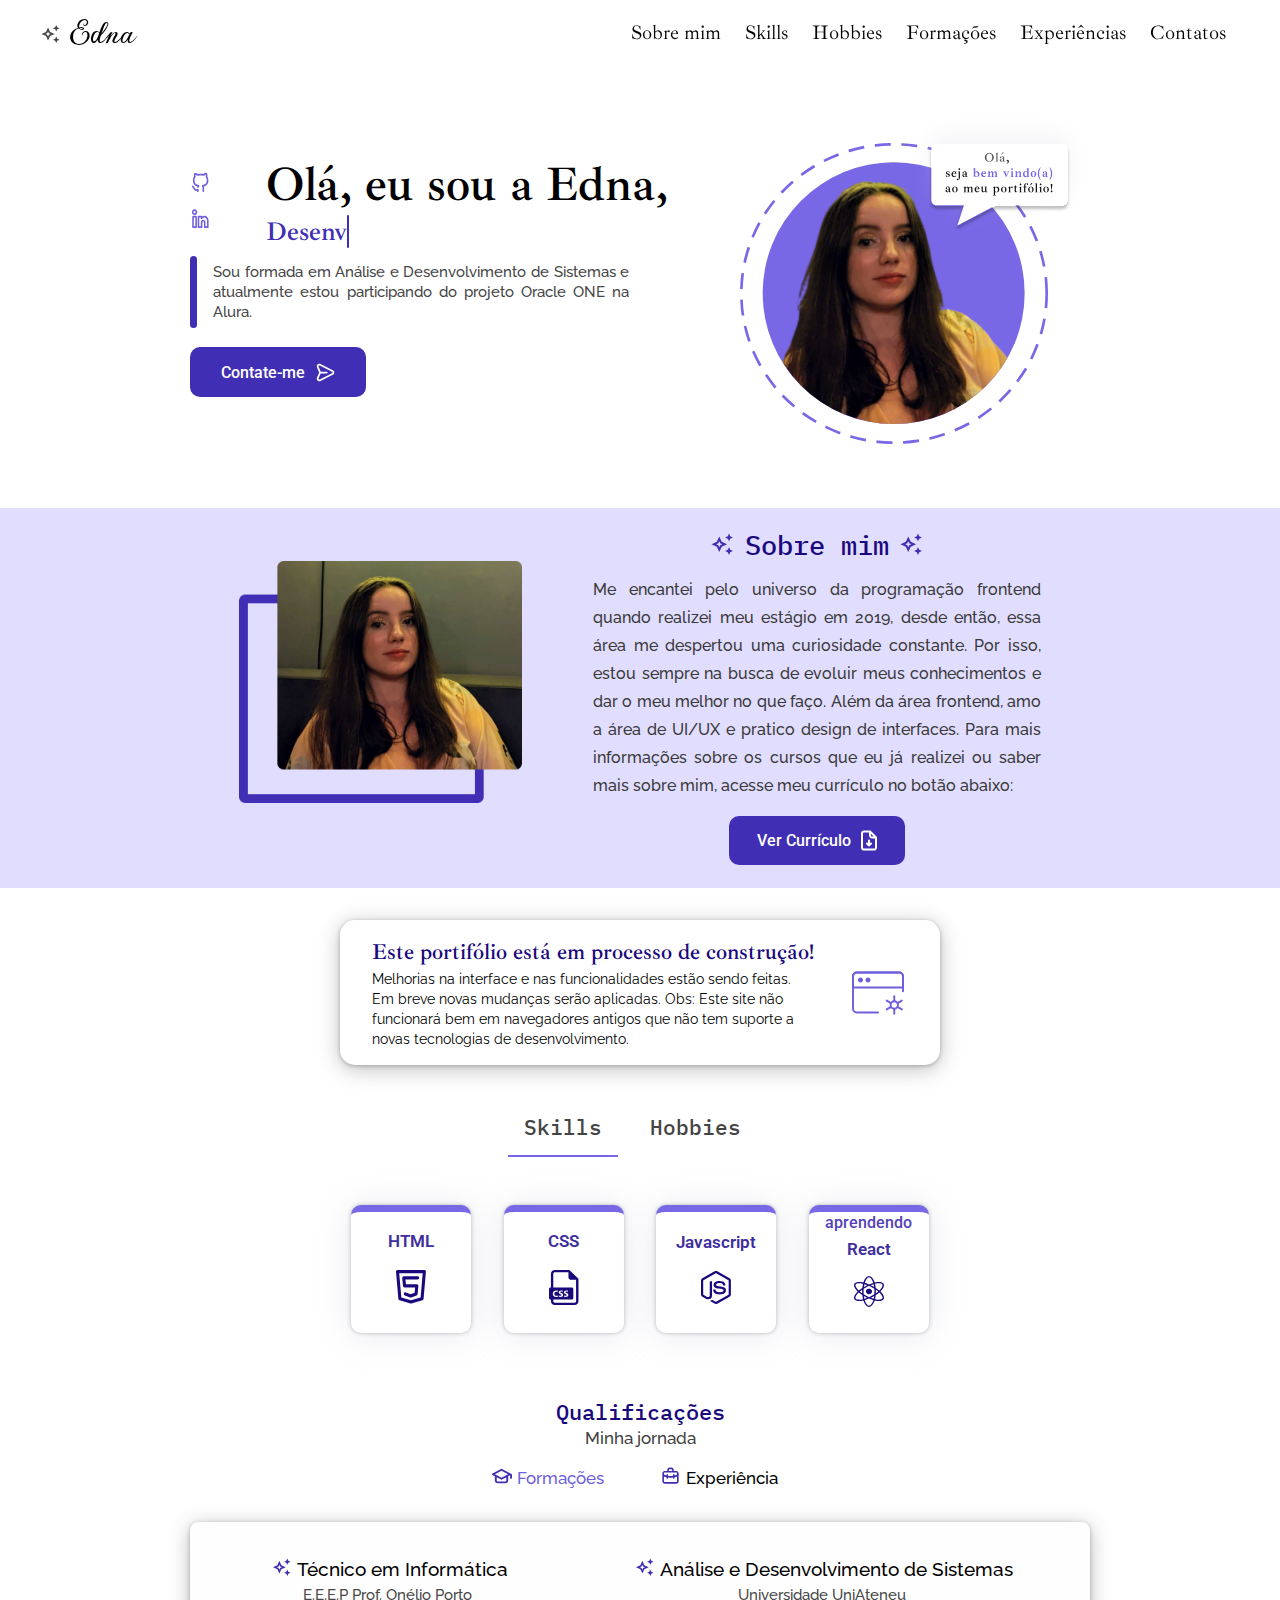
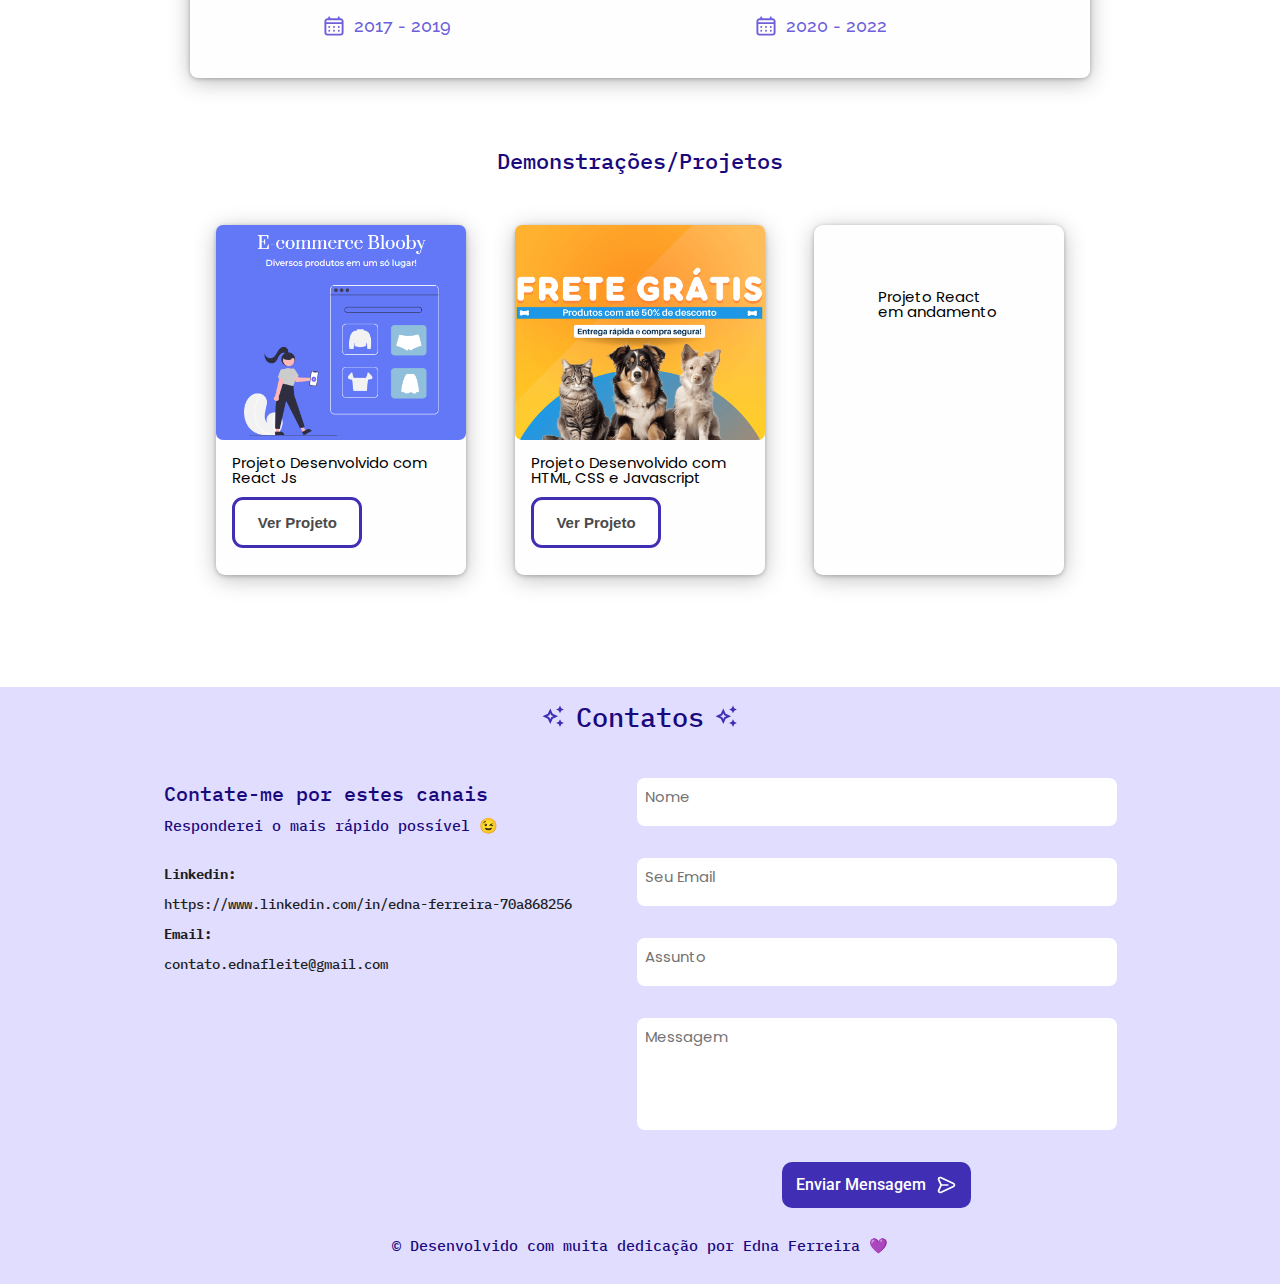
==== index.html @ 11ab8dae "incrementos e melhorias realizadas" ====
<!DOCTYPE html>
<html lang="pt-br">

<head>
   <meta charset="UTF-8" />
   <meta http-equiv="X-UA-Compatible" content="IE=edge" />
   <meta name="viewport" content="width=device-width, initial-scale=1.0" />
   <title>Portifólio Edna</title>
   <link rel="stylesheet" href="./src/css/reset.css" />
   <link rel="stylesheet" href="./src/css/navegacaoTabs.css" />

   <link rel="stylesheet" href="./src/css/inicioPagina.css">
   <link rel="stylesheet" href="./src/css/sobreMim.css">
   <link rel="stylesheet" href="./src/css/avisosPagina.css">
   <link rel="stylesheet" href="./src/css/skills-hobbies.css">
   <link rel="stylesheet" href="./src/css/projetosDemonstracao.css">
   <link rel="stylesheet" href="./src/css/formacao-experiencia.css" />
   <link rel="stylesheet" href="./src/css/formularioContatoFooter.css" />
   <link rel="stylesheet" href="./src/css/footerPagina.css"/>
   
   <link rel="stylesheet" href="./src/css/gerais.css" />

   <link rel="preconnect" href="https://fonts.googleapis.com" />
   <link rel="preconnect" href="https://fonts.gstatic.com" crossorigin />
   <link href="https://fonts.googleapis.com/css2?family=Poppins:wght@300;400;500&display=swap" rel="stylesheet" />
</head>

<body>
   <header>
      <nav>
         <div class="fonteNome">Edna</div>
         <ul>
            <li>
               <a href="#bloco-sobre-mim">Sobre mim</a>
            </li>
            <li>
               <a href="#skills-hobbies">Skills</a>
            </li>
            <li>
               <a href="#skills-hobbies">Hobbies</a>
            </li>
            <li>
               <a href="#formacoes-experiencias">Formações</a>
            </li>
            <li>
               <a href="#formacoes-experiencias">Experiências</a>
            </li>
            <li>
               <a href="#contatos">Contatos</a>
            </li>
         </ul>
      </nav>
   </header>

   <main class="div-externa-conteudo-pagina">
      <div class="alinhamento-linha div-externa-apresentacao-topo">
         <div class="apresentacao-inicial">
            <div class="alinhamento-icons-nome-topo">
               <div class="alinhamento-coluna">
                  <a href="https://github.com/DevEdna" target="_blank"><img src="./assets/icons/github-icon.svg" class="icons-topo"></a>
                  <a href="https://www.linkedin.com/in/edna-ferreira-70a868256" target="_blank"><img src="./assets/icons/linkedin-icon.svg" class="icons-topo"></a>
                  <!-- <img src="./assets/icons/instagram-icon.svg" class="icons-topo"> -->
               </div>
               <div>
                  <p class="saudacao-nome">Olá, eu sou a Edna,</p>
                  <p class="profissao typewriter"></p>
               </div>
            </div>

            <div class="texto-inicial-topo">
               <div class="barra-lateral"></div>
               <p class="descricao-inicial">
                  Sou formada em Análise e Desenvolvimento de Sistemas e atualmente estou participando do projeto
                  Oracle ONE na Alura.
               </p>
            </div>

            <button class="btn-roxo btn-roxo--contato alinhamento-centro">
               <a href="mailto:contato.ednafleite@gmail.com">Contate-me</a>
               <img src="./assets/icons/baixar-icon.svg" class="icon-botao-contateme">
            </button>
         </div>

         <img src="./assets/images/imagem-topo3.svg" class="imagem-icon">
      </div>

      <div class="bloco-sobre-mim" id="bloco-sobre-mim">
         <div class='alinhamento-linha' style="margin: 0 auto">
            <div class="div-sobre-mim-imagem">
               <img src="./assets/images/imagem-quadro2.png" class="imagem-sobre-mim">
            </div>

            <section class="section-externa-sobre-mim">
               <h1 class="titulo-sobre-mim">Sobre mim</h1>
               <p class="texto-sobre-mim">
                  Me encantei pelo universo da programação frontend quando realizei meu estágio em 2019, desde então,
                  essa área me
                  despertou uma curiosidade constante. Por isso, estou sempre na busca de evoluir meus conhecimentos e
                  dar o meu melhor
                  no que faço. Além da área frontend, amo a área de UI/UX e pratico design de interfaces.
                  Para mais informações sobre os cursos que eu já realizei ou saber mais sobre mim, acesse meu currículo
                  no botão abaixo:
               </p>
               <button class="btn-roxo btn-roxo--curriculo alinhamento-centro">
                  <a href="https://drive.google.com/file/d/1g2kb4PxmLyq--hOu0ifI4kSvVfqp9LKr/view?usp=sharing"
                     target="_blank">Ver Currículo</a>
                  <img src="./assets/icons/baixar2-icon.svg" class="icon-baixar">
               </button>
            </section>
         </div>
      </div>


      <div class="div-avisos">
         <div style="display: block;">
            <p class="avisos-titulo">Este portifólio está em processo de construção!</p>
            <p class="avisos-subtitulo">
               Melhorias na interface e nas funcionalidades estão sendo feitas. Em breve novas mudanças serão aplicadas.
               Obs: Este site não funcionará bem em navegadores antigos que não tem suporte
               a novas tecnologias de desenvolvimento.
            </p>
         </div>
         <img src="./assets/icons/config.svg" class="icon-config">
      </div>


      <div id="tabs">
         <div class="tab-links" id="skills-hobbies">
            <button data-id="skills" data-open class="textos-tabs">Skills</button>
            <button data-id="hobbies" class="textos-tabs">Hobbies</button>
         </div>

         <div class="tab-content">
            <section id="skills">
               <div class="div-externa-skills">
                  <div class="area-skills">
                     <div class="retangulos-skills">
                        <p>HTML</p>
                        <img src="./assets/icons/icon-html.svg" class="icons-skills-hobbies">
                     </div>
                     <div class="retangulos-skills">
                        <p>CSS</p>
                        <img src="./assets/icons/icon-css.svg" class="icons-skills-hobbies">
                     </div>
                     <div class="retangulos-skills">
                        <p>Javascript</p>
                        <img src="./assets/icons/icon-js.svg" class="icons-skills-hobbies">
                     </div>
                     <div class="retangulos-skills">
                        <p class="tag-aprendendo">aprendendo</p>
                        <p>React</p>
                        <img src="./assets/icons/icon-react.svg" class="icons-skills-hobbies">
                     </div>
                  </div>
               </div>
            </section>
            <section id="hobbies">
               <div class="div-externa-skills">
                  <div class="area-skills">
                     <div class="retangulos-skills">
                        <p>Ver séries</p>
                        <img src="./assets/icons/icon-series.svg" class="icons-skills-hobbies">
                     </div>
                     <div class="retangulos-skills">
                        <p>Podcasts</p>
                        <img src="./assets/icons/icon-podcasts.svg" class="icons-skills-hobbies">
                     </div>
                     <div class="retangulos-skills">
                        <p>Ler livros</p>
                        <img src="./assets/icons/icon-livro.svg" class="icons-skills-hobbies">
                     </div>
                  </div>
               </div>
            </section>
         </div>
      </div>

      <div class="div-externa-qualificacoes" id="formacoes-experiencias">
         <div>
            <p class="titulo-qualificacoes">Qualificações</p>
            <p class="subtitulo-qualificacoes">Minha jornada</p>
         </div>

         <div id="tabs-formacao-experiencia">
            <div class="tabs-titulos" id="formacao-experiencia">
               <button data-id="formacoes" data-aberto
                  class="titulo-tabs-formacao-experiencia titulo-formacao">Formações</button>
               <button data-id="experiencia"
                  class="titulo-tabs-formacao-experiencia titulo-experiencia">Experiência</button>
            </div>

            <div class="conteudo-formacao-experiencia">
               <section id="formacoes">
                  <div class="div-externa-formacoes">
                     <div class="area-formacoes">
                        <div>
                           <p class="nome-formacao">Técnico em Informática</p>
                           <p class="local-formacao">E.E.E.P Prof. Onélio Porto</p>
                           <div class="periodo-formacao">
                              <img src="./assets/icons/icon-calendario.svg" class="icon-calendario">
                              <p>2017 - 2019</p>
                           </div>
                        </div>
                        <div>
                           <p class="nome-formacao">Análise e Desenvolvimento de Sistemas</p>
                           <p class="local-formacao">Universidade UniAteneu</p>
                           <div class="periodo-formacao">
                              <img src="./assets/icons/icon-calendario.svg" class="icon-calendario">
                              <p>2020 - 2022</p>
                           </div>
                        </div>
                     </div>
                  </div>
               </section>
               <section id="experiencia">
                  <div class="div-externa-experiencia">
                     <div class="area-experiencia">
                        <div class="conteudo-experiencia">
                           <p class="nome-experiencia">Estágio - Projeto Escola Profissionalizante</p>
                           <p class="local-experiencia">Alvorada Funerais</p>
                           <div class="periodo-experiencia">
                              <img src="./assets/icons/icon-calendario.svg" class="icon-calendario">
                              <div>4 meses</div>

                           </div>

                           <div class="descricao-experiencia">
                              Estágio realizado para a conclusão do Técnico em Informática, atuei
                              no setor de desenvolvimento web, com HTML, CSS,Javascript, criando
                              um chatbot com integração com a IBM Watson para a empresa e
                              auxiliando na criação de um novo site e na atualização de
                              funcionalidades dos outros sites já existentes da empresa.
                           </div>
                        </div>

                        <div class="conteudo-experiencia">
                           <p class="nome-experiencia">Sistema de Clínica Desenvolvido (contrato)</p>
                           <p class="local-experiencia">Instituto Raimundo Nobre</p>
                           <div class="periodo-experiencia">
                              <img src="./assets/icons/icon-calendario.svg" class="icon-calendario">
                              <p>1 ano</p>
                           </div>

                           <div class="descricao-experiencia">
                              Elaboração do design da interface do novo sistema da clínica e
                              desenvolvimento frontend do mesmo, o sistema possui PDV, cadastro e consulta
                              de produtos, funcionários, médicos, contratos, entre outras coisas. Ferramentas
                              que utilizei: HTML, CSS, Bootstrap, Javascript.
                           </div>
                        </div>
                     </div>
                  </div>
               </section>
            </div>
         </div>
      </div>


      <div class="div-extena-demonstracoes">
         <p class="titulo-demonstracoes">Demonstrações/Projetos</p>
         <div class="area-retangulos-projetos">
            <div class="retangulos-projetos">
               <!-- <div class="imagem-projeto">
               </div> -->
               <img src="/assets/images/ecommerce.PNG" alt="" class="imagem-projeto">
               <p class="titulo-projeto-demonstracao">Projeto Desenvolvido com React Js</p>
               <button class="botao-ver-projeto">
                  <a href="https://ecommerce-blooby.vercel.app/" target="_blank">Ver Projeto</a>
               </button>
            </div>
            <div class="retangulos-projetos">
               <img src="/assets/images/banner-frete.png" alt="" class="imagem-projeto">
               <p class="titulo-projeto-demonstracao">Projeto Desenvolvido com HTML, CSS e Javascript</p>
               <button class="botao-ver-projeto">
                  <a href="https://loja-pet.vercel.app/" target="_blank">Ver Projeto</a>
               </button>
            </div>
            <div class="retangulos-projetos descricao-em-andamento">Projeto React em andamento</div>
         </div>
      </div>

   </main>

   <footer class="footer-pagina" id="contatos">
      <p class="titulo-contatos">Contatos</p>
      <div class="div-externa-contatos">
         <div class="alinhamento-parte-contatos">
            <div class="alinhamento-coluna">
               <p class="texto-principal-footer">Contate-me por estes canais</p>
               <p class="texto-subtitulo-footer">Responderei o mais rápido possível 😉</p>
            </div>
            <div class="alinhamento-coluna">
               <p class="textos-informacoes-contato"><strong>Linkedin: </strong><br>https://www.linkedin.com/in/edna-ferreira-70a868256</p>
               <p class="textos-informacoes-contato"><strong>Email: </strong><br>contato.ednafleite@gmail.com</p>
            </div>
         </div>

         <section class="section contact contact-section">
            <div class="container contact-column">
                <form name="contact" class="contact-inform form" action="https://formsubmit.co/contato.ednafleite@gmail.com" method="POST">
                  <input type="hidden" name="_autoresponse" value="Recebi sua mensagem, obrigada pelo contato! Se eu não responder em 3 dias peço que mande novamente a mensagem para meu email contato.ednafleite@gmail.com">
                  <input type="hidden" name="_next" value="https://portifolio-pessoal-edna.vercel.app/sucessoEnvio.html">

                    <div class="form-control">
                        <input type="nome" name="nome" class="form-input" placeholder="none">
                        <label for="nome" class="form-label">Nome</label>
                    </div>
                    <div class="form-control">
                        <input type="email" name="email" class="form-input" placeholder="none">
                        <label for="email" class="form-label">Seu Email</label>
                    </div>
                    <div class="form-control">
                        <input type="text" name="assunto" class="form-input" placeholder="none">
                        <label for="assunto" class="form-label">Assunto</label>
                    </div>
                    <div class="form-control form-areas">
                        <textarea name="messagem" class="form-input" placeholder="none"></textarea>
                        <label for="messagem" class="form-label">Messagem</label>
                    </div>
                    <button type="submit" class="btn btn-darken alinhamento-centro"><span>Enviar Mensagem</span><img src="./assets/icons/baixar-icon.svg"></button>
                </form>
            </div>
        </section>
        
      </div>

      <div class="creditos-desenvolvimento">
         © Desenvolvido com muita dedicação por Edna Ferreira 💜
      </div>
   </footer>

   <script src="./src/js/animacoes.js"></script>
   <script src="./src/js/navegacaoTabs.js"></script>
   <script src="./src/js/formacao-experiencia.js"></script>
</body>

</html>
---- src/css/navegacaoTabs.css ----
:root {
  --black: #130f0d;
  --primary: #7868E6;
  --white: #f0f0f9;
}

* {
  box-sizing: border-box;
}

.tab-links {
  margin-bottom: 0px;
  margin-top: 2rem;

  display: flex;
  justify-content: center;
}

.textos-tabs {
  font-family: 'IBM Plex Mono';
  font-style: normal;
  font-weight: 500;
  font-size: 21px;
  color: #444444;
}


.tab-links button {
  border: none;
  background: transparent;
  padding: 16px;
  outline: none;
  position: relative;
  margin-right: 1rem;
}

.tabs {
  margin-top: 30px;
}

.tab-links button::after {
  position: absolute;
  bottom: 0;
  left: 0;

  content: "";
  height: 2px;
  width: 0%;

  background-color: var(--primary);
  transition: .4s;
}


.tab-links button:hover::after,
.tab-links button.active::after {
  width: 100%;
}

.tab-content>section {
  animation: up 1s;
}

@keyframes up {
  from {
    opacity: 0;
    transform: translateY(15px);
  }

  to {
    opacity: 1;
  }
}
---- src/css/inicioPagina.css ----
nav {
    position: fixed;
    z-index: 1;
    top: 0;
    width: 100%;
    height: 65px;
    padding: 0 30px;
    display: flex;
    align-items: center;
    justify-content: space-between;
    background: rgb(255 255 255 / 95%);
    -webkit-backdrop-filter: blur(5px);
    -moz-backdrop-filter: blur(5px);
    -ms-backdrop-filter: blur(5px);
    backdrop-filter: blur(4px);
    backface-visibility: hidden;
    transform: translateZ(0px);
    transition: 0.3s;
}

a {
    text-decoration: none;
    color: unset;
}

ul {
    color: #000000;
    list-style: none;
    display: flex;
    font-family: 'Ibarra Real Nova', serif;
    font-style: normal;
    font-weight: 400;
    font-size: 20px;
}

li {
    margin-right: 1.5rem;
}

.cursorDigitacao {
    border-right: .11em solid;
    border-radius: 5px;
    animation: caret 1s steps(1) infinite;
}

@keyframes caret {
    50% {
        border-color: transparent;
    }
}

.fonteNome::before {
    content: "";
    display: inline-block;
    background-image: url("/assets/icons/estrelinha-preta-icon.svg");
    width: 40px;
    height: 18px;
    background-size: 27px 18px;
    background-repeat: no-repeat;
    background-position-x: center;
    position: relative;
}

.div-externa-apresentacao-topo {
    padding: 1rem;
    margin-bottom: 3rem;
    justify-content: center;
}

.apresentacao-inicial {
    margin-right: 4.5rem;
}

.texto-inicial-topo {
    display: flex;
    align-items: center;
    margin-bottom: 1.2rem;
    margin-top: 24px;
}

.descricao-inicial {
    font-family: 'Raleway', sans-serif;
    font-style: normal;
    font-weight: 500;
    font-size: 15px;
    line-height: 20px;
    text-align: justify;
    color: #464646;
    width: 28rem;
    padding: 0rem 1rem;
}

.barra-lateral {
    width: 7px;
    height: 72px;
    background: #402EB4;
    border-radius: 14px;
}

.fonteNome {
    font-family: 'Gwendolyn', cursive;
    font-style: normal;
    font-weight: 700;
    font-size: 36px;
    color: #000000;
}

.saudacao-nome {
    font-family: 'Ibarra Real Nova', serif;
    font-style: normal;
    font-weight: 600;
    font-size: 48px;
    margin-bottom: 24px;
}

.profissao {
    font-family: 'Ibarra Real Nova', serif;
    font-style: normal;
    font-weight: 600;
    font-size: 26px;
    color: #402EB4;
    line-height: 0px;
}

.btn-roxo--contato {
    width: 11rem;
    height: 3.1rem;
}

.icons-topo {
    margin: 12px 56px 0px 0px;
    width: 20px;
}

.alinhamento-icons-nome-topo {
    display: flex;
    align-items: center;
}

.imagem-icon {
    width: 28%;
    max-width: 32%;
}

.icon-botao-contateme{
    margin-left:10px;
    width:1.3rem;
}
---- src/css/sobreMim.css ----
.section-externa-sobre-mim{
    display: flex;
    flex-direction: column;
    align-items: center;
}

.bloco-sobre-mim {
    display: flex;
    background: #E1DDFF;
    padding: 23px;
    width: 100%;
    height: auto;
}

.texto-sobre-mim {
    font-family: 'Raleway', sans-serif;
    font-style: normal;
    font-weight: 500;
    font-size: 16px;
    line-height: 28px;
    text-align: justify;
    color: #393939;
    max-width: 28rem;
    margin-bottom: 1rem;
}

.icon-baixar {
    margin-left: 10px;
    width: 1rem;
}

.btn-roxo--curriculo {
    width: 11rem;
    height: 3.1rem;
}

.div-sobre-mim-imagem{
    display: flex;
    flex-shrink: 1;
    margin-bottom: 2rem;
}

.imagem-sobre-mim{
    width:80%;
    max-width: 100%;
}
---- src/css/avisosPagina.css ----
.div-avisos {
    display: flex;
    justify-content: space-between;
    background: #FFFFFF;
    box-shadow: 0px 4px 22px rgba(0, 0, 0, 0.25), 0px 1px 4px rgba(0, 0, 0, 0.25);
    border-radius: 15px;
    width: 600px;
    max-width: 90%;
    margin: 2rem auto;
    height: auto;
    padding: 1rem 2rem;
}

.avisos-titulo {
    font-family: 'Ibarra Real Nova';
    font-style: normal;
    font-weight: 600;
    font-size: 22px;
    line-height: 33px;
    color: #19097D;
}

.avisos-subtitulo {
    width: auto;
    max-width: 90%;
    font-family: 'Raleway';
    font-style: normal;
    font-weight: 400;
    font-size: 14px;
    line-height: 20px;
    color: #000000;
}

.icon-config {
    width: 60px;
}
---- src/css/skills-hobbies.css ----
.icons-skills-hobbies {
    width: 30px;
}

.retangulos-skills {
    width: 120px;
    height: 8rem;
    background: #FFFFFF;
    box-shadow: 0px 0px 4px rgba(0, 0, 0, 0.25), 0px 2px 33px rgba(199, 201, 217, 0.41);
    border-radius: 10px;
    border-top: 7px solid #7868E6;

    font-family: 'Roboto';
    font-style: normal;
    font-weight: 600;
    font-size: 17px;
    line-height: 0px;
    /* color: #19097D; */
    color:#3d2e9b;

    display: flex;
    flex-direction: column;
    justify-content: space-evenly;
    align-items: center;
    padding: 0rem 1rem;
}

.area-skills {
    height: 18rem;
    grid-gap: 10px;
    display: grid;
    grid-template-columns: repeat(auto-fit, minmax(120px, 1fr));
    place-items: center;
}

.div-externa-skills {
    max-width: 600px;
    margin: -2rem auto;
}

.tag-aprendendo{
    font-family: 'Roboto';
    font-style: normal;
    font-weight: 500;
    font-size: 16px;
    margin-top: -1rem;
    line-height: 0;
    color: #5242b9;
}
---- src/css/projetosDemonstracao.css ----
.div-extena-demonstracoes {
    max-width: 950px;
    margin: -2rem auto;

    height: auto;
    padding: 0rem 2rem 5rem 2rem;
    margin-bottom: 2rem;
}

.imagem-projeto {
    object-fit: cover;
    object-position: center;
    width: 100%;
    height: 215px;
    border-radius: 7px;
}

.area-retangulos-projetos {
    grid-gap: 10px;
    display: grid;
    grid-template-columns: repeat(auto-fit, minmax(250px, 1fr));
    place-items: center;

}

.retangulos-projetos {
    font-size: 15px;
    width: 250px;
    height: 350px;
    background: #FEFEFE;
    box-shadow: 0px 4px 22px rgba(0, 0, 0, 0.25), 0px 1px 4px rgba(0, 0, 0, 0.25);
    border-radius: 9px;
}

.botao-ver-projeto {
    width: 130px;
    height: 51px;
    border: 3px solid #402EB4;
    border-radius: 11px;
    background: #fff;
    margin: 0rem 1rem;
    font-weight: 600;
    font-size: 15px;
    color: #4a4a4a;
    cursor: pointer;
}


.titulo-demonstracoes {
    font-family: 'IBM Plex Mono';
    font-style: normal;
    font-weight: 500;
    text-align: center;
    font-size: 22px;
    line-height: 8rem;
    color: #19097D;
    margin-top: 3.2rem;
}

.titulo-projeto-demonstracao{
    padding: 0.8rem 1rem;
}

.descricao-em-andamento{
    padding: 4rem;
}
---- src/css/formacao-experiencia.css ----
:root {
    --black: #130f0d;
    --primary: #7868E6;
    --white: #f0f0f9;
}

* {
    box-sizing: border-box;
}

#tabs-formacao-experiencia {
    margin-bottom: 2rem;
}

.titulo-qualificacoes {
    font-family: 'IBM Plex Mono';
    font-style: normal;
    font-weight: 500;
    font-size: 22px;
    line-height: 30px;
    color: #19097D;
}

.subtitulo-qualificacoes {
    font-family: 'Raleway';
    font-style: normal;
    font-weight: 500;
    font-size: 17px;
    line-height: 133.9%;
    color: #424040;
}

.titulo-formacao{
    color: #6F5FDB;
}

.titulo-formacao::before {
    content: "";
    display: inline-block;
    background-image: url("/assets/icons/icon-formacao.svg");
    width: 30px;
    height: 18px;
    background-size: 20px 20px;
    background-repeat: no-repeat;
    background-position-x: center;
}

.titulo-experiencia::before {
    content: "";
    display: inline-block;
    background-image: url("/assets/icons/icon-experiencia.svg");
    width: 30px;
    height: 17px;
    background-size: 17px 17px;
    background-repeat: no-repeat;
    background-position-x: center;
}


.titulo-tabs-formacao-experiencia {
    font-family: 'Raleway';
    font-style: normal;
    font-weight: 500;
    font-size: 17px;
    line-height: 133.9%;
}

.div-externa-qualificacoes {
    margin: 1rem auto;
    text-align: center;
    max-width: 900px;
}

.div-externa-formacoes,
.div-externa-experiencia {
    background: #FEFEFE;
    box-shadow: 0px 4px 22px rgba(0, 0, 0, 0.25), 0px 1px 4px rgba(0, 0, 0, 0.25);
    border-radius: 8px;

    margin: 1rem auto;
}

.area-formacoes,
.area-experiencia {
    display: flex;
    flex-direction: row;
}

.area-formacoes {
    justify-content: space-around;
    align-items: center;
}

.area-formacoes {
    height: 10rem;
}

.area-experiencia, .area-formacoes {
    height: auto;
    width: 100%;
    padding: 2rem 1rem;
}

/* .area-formacoes{
    padding: 1rem;
} */

.tabs-titulos {
    margin-bottom: 0px;
    margin-top: 0rem;
}

.tabs-titulos button {
    border: none;
    background: transparent;
    padding: 16px;
    outline: none;
    position: relative;
    margin-right: 1rem;
}

.nome-formacao, .nome-experiencia{
    font-family: 'Raleway';
    font-style: normal;
    font-weight: 500;
    
    line-height: 30px;
    color: #000000;
}

.nome-formacao{
    font-size: 19px;
}

.nome-experiencia{
    font-size: 17px;
}

.nome-formacao::before, .nome-experiencia::before {
    content: "";
    display: inline-block;
    background-image: url("/assets/icons/estrelinha-icon.svg");
    width: 30px;
    height: 18px;
    background-size: 18px 18px;
    background-repeat: no-repeat;
    background-position-x: center;
}

.local-formacao, .local-experiencia {
    font-family: 'Raleway';
    font-style: normal;
    font-weight: 500;
    line-height: 22px;
    color: #484747;
}

.local-formacao{
    font-size: 15px;
}

.local-experiencia{
    font-size: 17px;
}

.periodo-formacao, .periodo-experiencia {
    font-family: 'Raleway';
    font-style: normal;
    font-weight: 500;
    font-size: 18px;
    line-height: 40px;
    color: #6F5FDB;

    display: flex;
    justify-content: center;
    gap: 10px;
}

.icon-calendario {
    width: 20px;
}


.descricao-experiencia {
    font-size: 14px;
    text-align: justify;
    color: black;
    line-height: 18px;
    width: 23rem;
    max-width: 100%;
}

.conteudo-experiencia {
    width: 50%;
    display: flex;
    flex-direction: column;
    align-items: center;
}

.tabs-titulos button:focus {
    color: #402EB4;
    font-weight: 600;
}

.conteudo-formacao-experiencia>section {
    animation: up 1s;
}


@keyframes up {
    from {
        opacity: 0;
        transform: translateY(15px);
    }

    to {
        opacity: 1;
    }
}


@media (max-width:940px) {
    .div-externa-qualificacoes{
        max-width: 90%;
    }
}


@media (max-width:812px) {
    .area-experiencia {
        flex-direction: column;
        justify-content: center;
        align-items: center;
        gap: 3rem;
    }

    .descricao-experiencia{
        width: 27rem;
    }

    .div-externa-experiencia{
        width: 90%;
        max-width: 95%;
    }

    .conteudo-experiencia{
        width: 95%;
    }

    .nome-formacao{
        font-size: 17px;
    }

    .local-formacao{
        font-size: 14px;
    }
}

@media (max-width:680px){
    .area-formacoes {
        flex-direction: column;
        justify-content: center;
        align-items: center;
        gap: 3rem;
    }

    .div-externa-experiencia{
        width: 100%;
        max-width: 100%;
    }
}
---- src/css/formularioContatoFooter.css ----
:root {
    --color-black: hsl(0, 0%, 10%);
    --color-darks: hsl(0, 0%, 20%);
    --color-grays: hsl(0, 0%, 45%);
    --color-light: hsl(0, 0%, 94%);
    --color-white: hsl(0, 0%, 100%);
}

a,
button {
    cursor: pointer;
    border: none;
    outline: none;
    background: none;
    box-shadow: none;
    text-decoration: none;
}

.container {
    display: flex;
    flex-grow: 1;
    max-width: 100%;
    height: auto;
    /* margin: 0 auto;
    padding: 0 1.25rem; */
}

.centered {
    text-align: center;
    vertical-align: middle;
    margin-bottom: 1rem;
}

.heading {
    font-family: inherit;
    font-size: 1.75rem;
    font-weight: 600;
    line-height: 1.25;
    color: var(--color-black);
    text-transform: uppercase;
}

.btn {
    /* display: inline-block; */
    line-height: 1.5;
    text-align: center;
    vertical-align: middle;
    white-space: nowrap;
    -webkit-user-select: none;
    -moz-user-select: none;
    -ms-user-select: none;
    user-select: none;
    outline: none;
    border: none;
    border-radius: 0.25rem;
    text-transform: unset;
    transition: all 0.3s ease-in-out;
}

.btn-darken {
    /* display: block; */
    margin: 0 auto;
    gap:10px;
    border-radius: 10px;
    padding: 0.7rem 0.9rem;
    color: var(--color-white);
    background-color: #402EB4;

    font-family: 'Roboto', sans-serif;
    font-style: normal;
    font-weight: 500;
    font-size: 16px;
    /* background: var(--color-black); */
}

.btn-darken img{
    width:1.3rem;
}

.form-control {
    position: relative;
    height: 3rem;
    margin-bottom: 2rem;
    background-color: #fff;
    /* border: 1px solid var(--color-grays); */
    border-radius: 8px;
}

.form-label {
    position: absolute;
    font-family: inherit;
    font-size: 0.93rem;
    font-weight: 400;
    line-height: 1.5;
    top: 0.5rem;
    left: 0.5rem;
    width: 100%;
    color: var(--color-grays);
    transition: all 0.2s ease;
}

.form-input {
    position: absolute;
    top: 0;
    left: 10px;
    z-index: 1;
    width: 95%;
    height: 100%;
    padding: 0;
    resize: none;
    border: none;
    outline: none;
    color: var(--color-black);
    background: transparent;
    transition: all 0.2s ease;
}

.form-input::-moz-placeholder {
    opacity: 0;
    visibility: hidden;
    color: transparent;
}

.form-input:-ms-input-placeholder {
    opacity: 0;
    visibility: hidden;
    color: transparent;
}

.form-input::placeholder {
    opacity: 0;
    visibility: hidden;
    color: transparent;
}

.form-input:not(:-moz-placeholder-shown).form-input:not(:focus)~.form-label {
    top: -1.4rem;
    left: 0;
    font-size: 0.875rem;
    z-index: 9;
    -moz-transition: all 0.2s ease;
    transition: all 0.2s ease;
}

.form-input:not(:-ms-input-placeholder).form-input:not(:focus)~.form-label {
    top: -1.4rem;
    left: 0;
    font-size: 0.875rem;
    z-index: 9;
    -ms-transition: all 0.2s ease;
    transition: all 0.2s ease;
}

.form-input:focus~.form-label,
.form-input:not(:placeholder-shown).form-input:not(:focus)~.form-label {
    top: -1.4rem;
    left: 0;
    font-size: 0.875rem;
    z-index: 9;
    transition: all 0.2s ease;
}

.form-areas {
    resize: none;
    max-width: 100%;
    min-height: 7rem;
    max-height: 16rem;
}

.section {
    display: flex;
    flex-grow: 1;
    max-width: 30rem;
    width: 100%;
    height: auto;
}

.contact-inform{
    flex-grow: 1;
}

/* .contact-inform {
    padding: 4rem 2rem 2rem;
    border-radius: 0.25rem;
    color: var(--color-black);
    background: var(--color-white);
} */
---- src/css/footerPagina.css ----
.footer-pagina {
    background: #E1DDFF;
    width: 100%;
    height: auto;
    padding: 1rem 1rem 0.3rem 1rem;
    margin: 0 auto;
}

.texto-principal-footer {
    font-family: 'IBM Plex Mono';
    font-style: normal;
    font-weight: 500;
    font-size: 20px;
    line-height: 31px;
    color: #19097D;
}

.texto-subtitulo-footer,
.creditos-desenvolvimento {
    font-family: 'IBM Plex Mono';
    font-style: normal;
    font-weight: 500;
    font-size: 15px;
    line-height: 34px;
    color: #19097D;
    margin-bottom: 1rem;
}

.creditos-desenvolvimento {
    text-align: center;
    margin-top: 1.3rem;
}

.textos-informacoes-contato {
    font-family: 'IBM Plex Mono';
    font-style: normal;
    font-weight: 500;
    font-size: 14px;
    line-height: 30px;
    color: #1E1E1E;
}

.div-externa-contatos{
    display: flex;
    justify-content: center;
    gap: 65px;
}

.titulo-contatos {
    margin-bottom: 3rem;
    text-align: center;
}
---- src/css/gerais.css ----
@import url('https://fonts.googleapis.com/css2?family=Ibarra+Real+Nova:wght@400;500;600&display=swap');
@import url('https://fonts.googleapis.com/css2?family=Gwendolyn:wght@400;700&display=swap');
@import url('https://fonts.googleapis.com/css2?family=Raleway:wght@300;400;500;600&display=swap');
@import url('https://fonts.googleapis.com/css2?family=Roboto:wght@300;400;500;600&display=swap');
@import url('https://fonts.googleapis.com/css2?family=IBM+Plex+Mono:wght@400;500;600&display=swap');

/* CSS MAIS GERAIS OU UTILIZADOS EM MAIS DE UMA PARTE DO CÓDIGO */
* {
    box-sizing: border-box;
}

body {
    margin: 0;
    /* background: rgb(27 32 44 / 100%); */
    /* color: #f9f9f9; */
    font-family: "Euclid Circular A", "Poppins";
}

.div-externa-conteudo-pagina {
    margin-top: calc(2rem + 65px);
}

.btn-roxo {
    font-family: 'Roboto', sans-serif;
    font-style: normal;
    font-weight: 500;
    font-size: 16px;

    color: #FFFFFF;
    background: #402EB4;
    border-radius: 10px;
    border: none;
}

.alinhamento-linha {
    display: flex;
    flex-direction: row;
    align-items: center;
}

.alinhamento-coluna {
    display: flex;
    flex-direction: column;
}

.alinhamento-centro {
    display: flex;
    align-items: center;
    justify-content: center;
}

.titulo-sobre-mim,
.titulo-contatos {
    font-family: 'IBM Plex Mono', monospace;
    font-style: normal;
    font-weight: 500;
    font-size: 27px;
    color: #19097D;
}

.titulo-sobre-mim {
    margin-bottom: 18px;
}

.titulo-sobre-mim::before,
.titulo-contatos::before {
    content: "";
    display: inline-block;
    background-image: url("/assets/icons/estrelinha-icon.svg");
    width: 45px;
    height: 22px;
    background-size: 27px 22px;
    background-repeat: no-repeat;
    background-position-x: center;
    position: relative;
}

.titulo-sobre-mim::after,
.titulo-contatos::after {
    content: "";
    display: inline-block;
    background-image: url("/assets/icons/estrelinha-icon.svg");
    width: 45px;
    height: 22px;
    background-size: 27px 22px;
    background-repeat: no-repeat;
    background-position-x: center;
    position: relative;
}


/* RESPONSIVIDADE */

@media (max-width:810px) {
    .apresentacao-inicial {
        margin-right: 1.5rem;
    }

    .saudacao-nome {
        font-size: 38px;
    }

    .profissao {
        font-size: 22px;
    }

    .btn-roxo--contato {
        width: 9rem;
        height: 3rem;
    }

    .descricao-inicial {
        width: 24rem;
    }

    nav {
        padding: 0px 0px;
    }

    ul {
        font-size: 18px
    }

    .fonteNome {
        font-size: 30px;
    }

    .imagem-icon {
        width: 37%;
        max-width: 37%;
    }

}

@media (max-width:697px) {
    .div-externa-conteudo-pagina {
        margin-top: 70px;
    }

    .div-sobre-mim-imagem {
        justify-content: center;
    }

    .imagem-sobre-mim {
        width: 90%;
    }

    ul {
        display: none;
    }

    .apresentacao-inicial {
        margin-right: 0;
    }

    .imagem-icon {
        order: -1;
        width: 60%;
        max-width: 60%;
        margin-bottom: 1.3rem;
    }

    .alinhamento-linha {
        flex-direction: column;
    }

    .div-avisos {
        padding: 1rem;
    }

    .avisos-titulo {
        font-size: 19px;
    }

    .icon-config {
        width: 52px;
    }

    .alinhamento-parte-contatos {
        display: flex;
        flex-direction: column;
        justify-content: center;
        align-items: center;
    }

    .div-externa-contatos {
        flex-direction: column;
        align-items: center;
    }
}

@media (max-width:518px) {
    .icons-topo {
        margin: 3px 15px 0px 0px;
        width: 20px;
    }

    .descricao-inicial {
        width: auto;
    }

    .imagem-icon {
        width: 90%;
        max-width: 90%;
    }

    .div-externa-skills {
        max-width: 600px;
        margin: 2rem auto;
    }

    .div-avisos {
        flex-direction: column;
    }

    .icon-config {
        order: -1;
    }

    .div-extena-demonstracoes {
        padding: 0;
    }
}

@media screen and (min-width: 320px) and (max-width: 518px) {
    .saudacao-nome {
        font-size: 30px;
    }

    .profissao {
        font-size: 22px;
    }
}

@media (max-width: 319px) {
    .saudacao-nome {
        font-size: 25px;
    }

    .profissao {
        font-size: 18px;
    }

    .titulo-demonstracoes {
        font-size: 20px;
    }

    .titulo-sobre-mim,
    .titulo-contatos {
        font-size: 24px;
    }
}
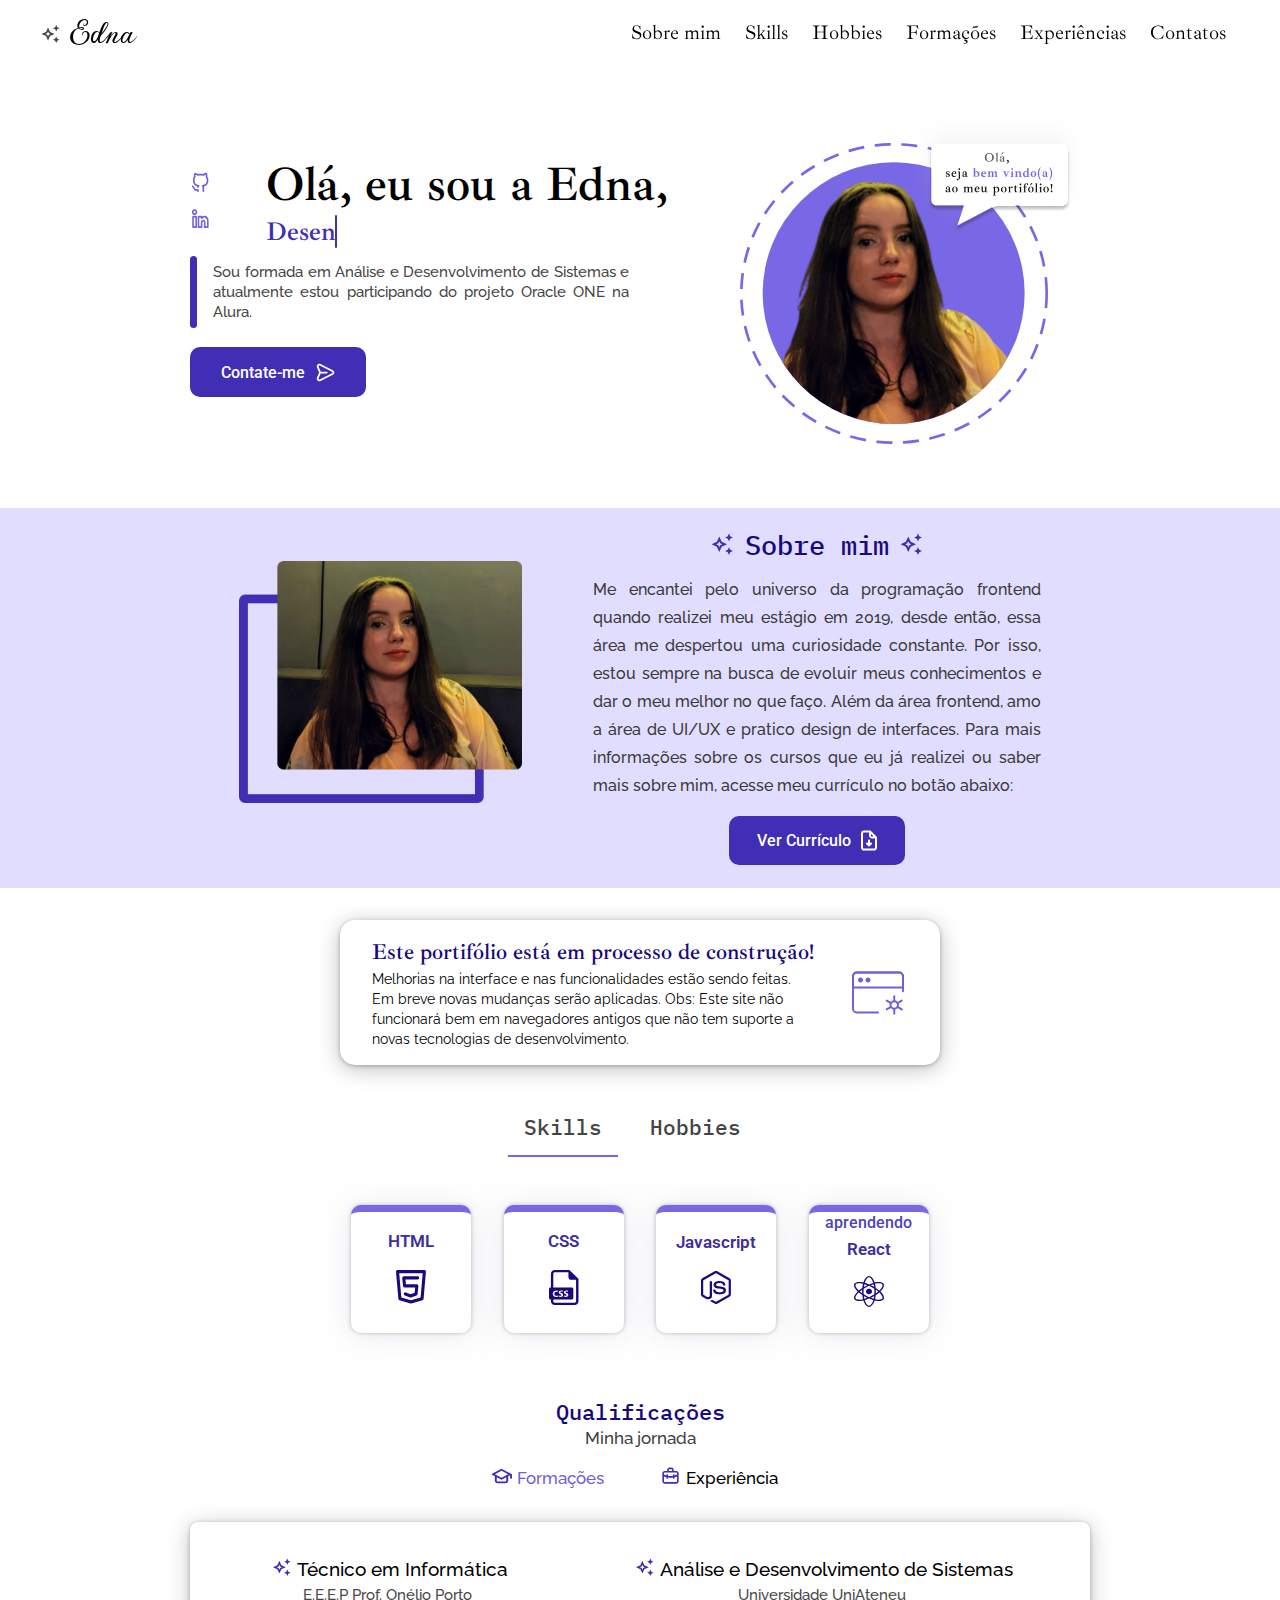
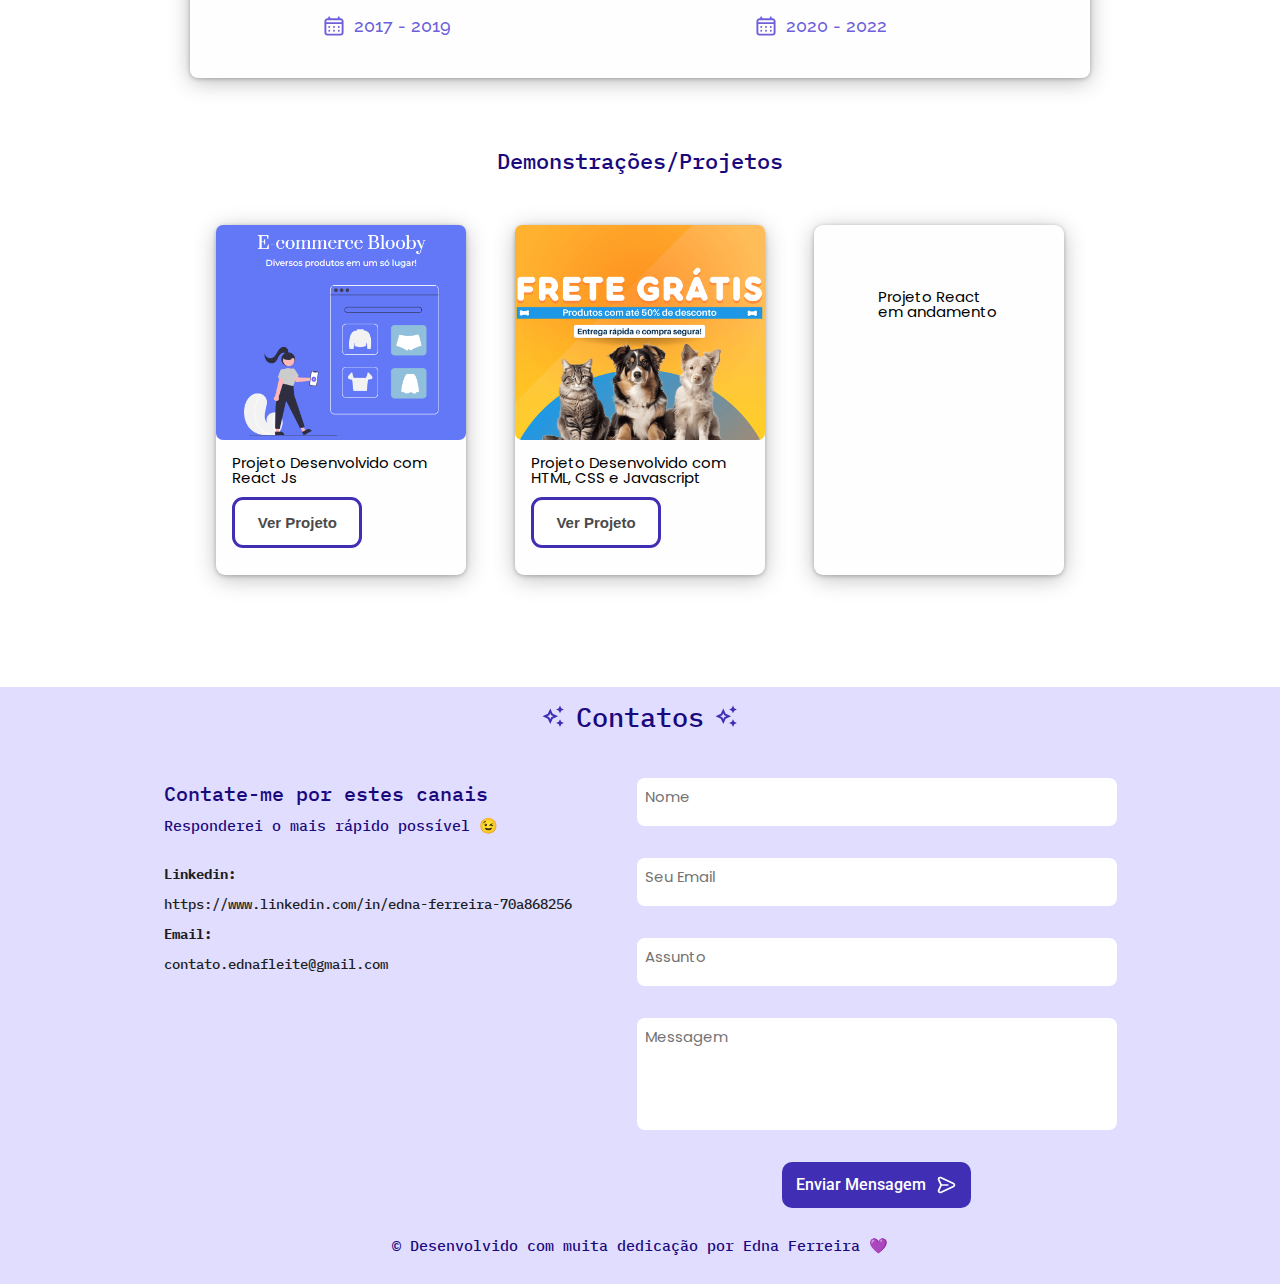
==== commit 91d5c44a: "link para o currículo atualizado" ====
--- a/index.html
+++ b/index.html
@@ -102,7 +102,7 @@
                   no botão abaixo:
                </p>
                <button class="btn-roxo btn-roxo--curriculo alinhamento-centro">
-                  <a href="https://drive.google.com/file/d/1g2kb4PxmLyq--hOu0ifI4kSvVfqp9LKr/view?usp=sharing"
+                  <a href="https://drive.google.com/file/d/1YG1-F5a_ewF3fO8Y6Sfhl-VPB467ClVZ/view?usp=sharing"
                      target="_blank">Ver Currículo</a>
                   <img src="./assets/icons/baixar2-icon.svg" class="icon-baixar">
                </button>
@@ -334,4 +334,4 @@
    <script src="./src/js/formacao-experiencia.js"></script>
 </body>
 
-</html>+</html>
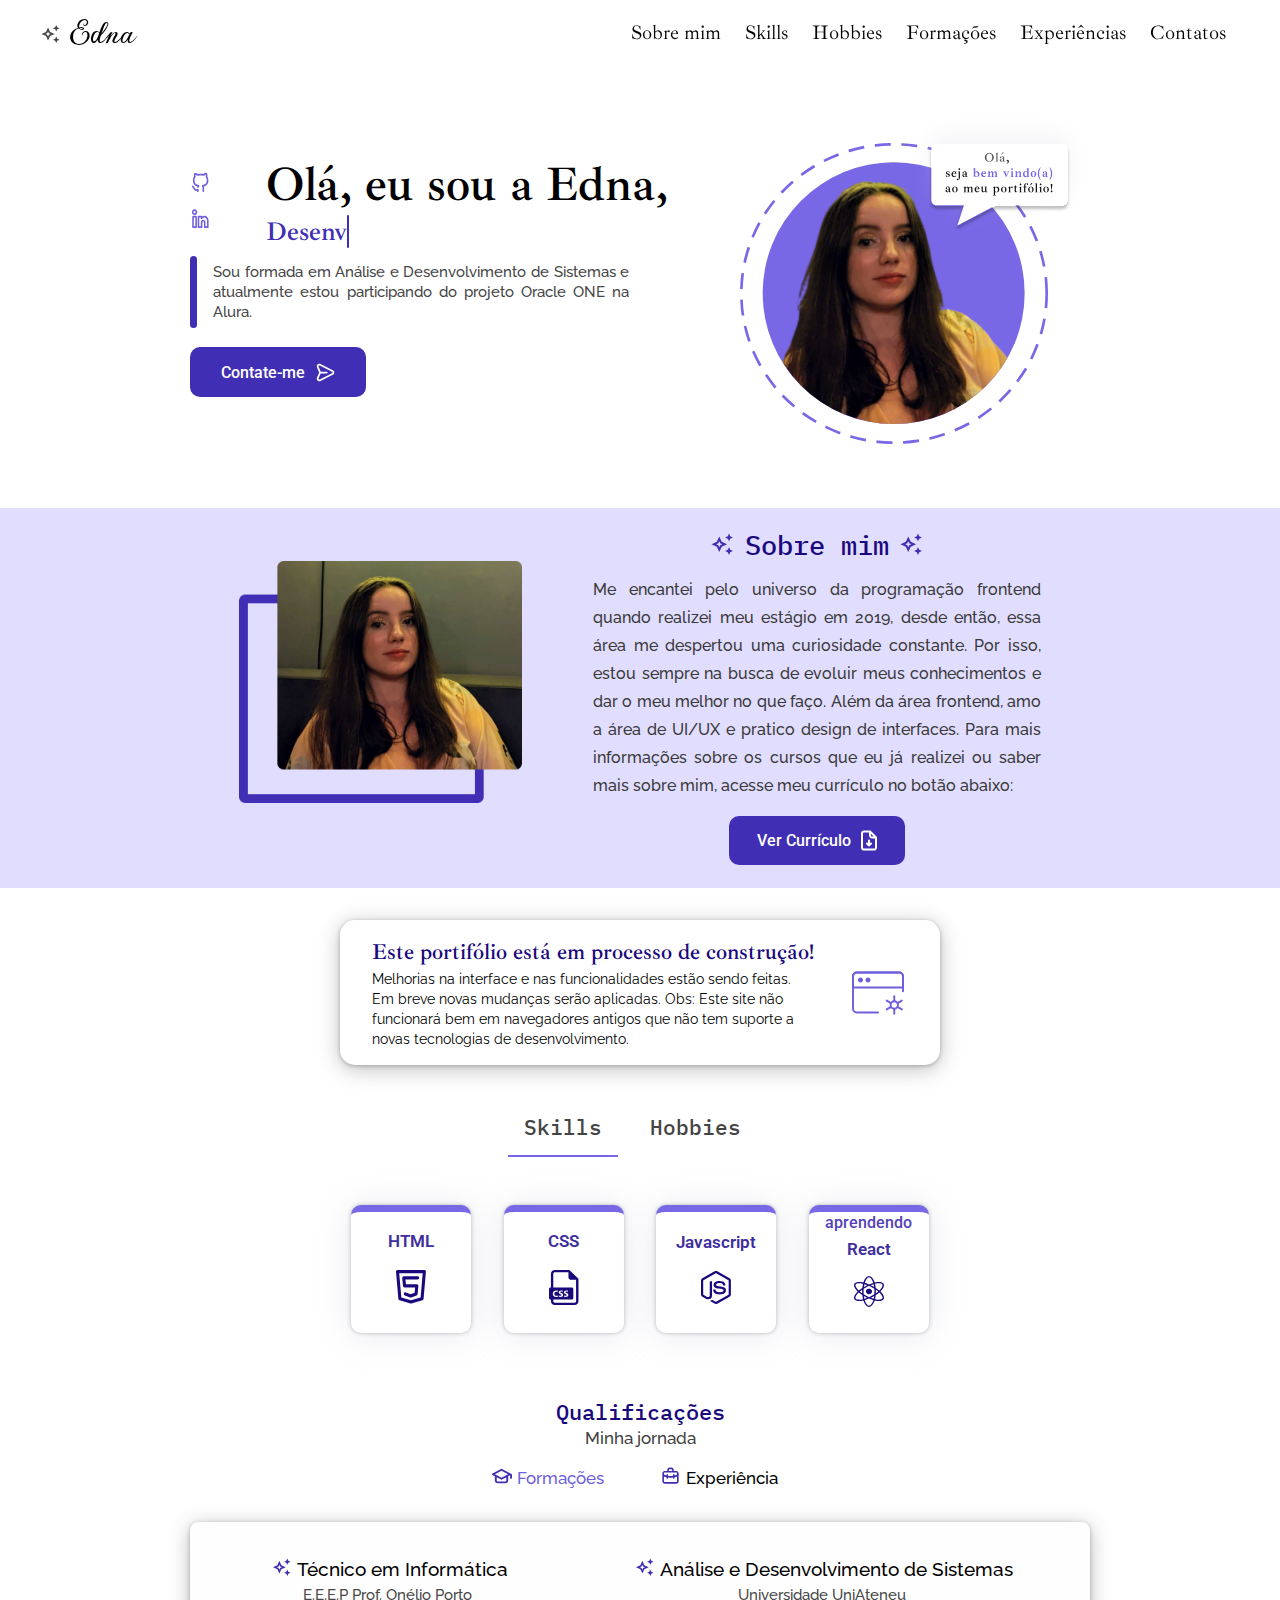
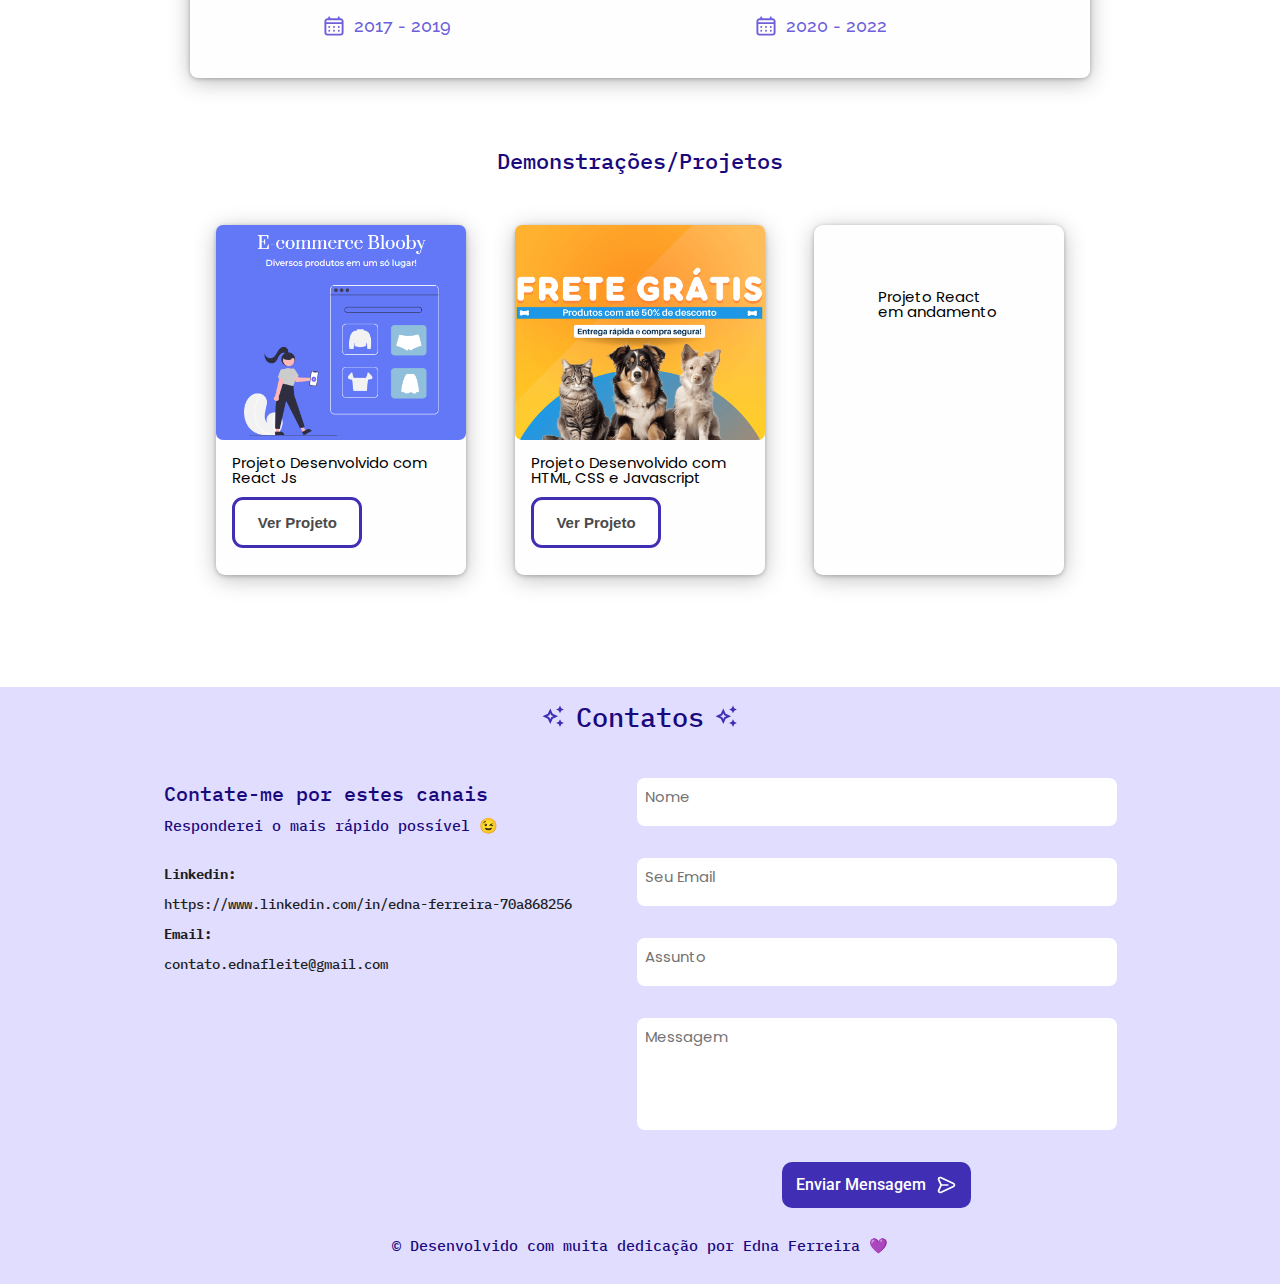
==== commit 39999f93: "ajustes no botão ver currículo" ====
--- a/index.html
+++ b/index.html
@@ -101,11 +101,13 @@
                   Para mais informações sobre os cursos que eu já realizei ou saber mais sobre mim, acesse meu currículo
                   no botão abaixo:
                </p>
-               <button class="btn-roxo btn-roxo--curriculo alinhamento-centro">
-                  <a href="https://drive.google.com/file/d/1YG1-F5a_ewF3fO8Y6Sfhl-VPB467ClVZ/view?usp=sharing"
-                     target="_blank">Ver Currículo</a>
-                  <img src="./assets/icons/baixar2-icon.svg" class="icon-baixar">
-               </button>
+               <a href="https://drive.google.com/file/d/1YG1-F5a_ewF3fO8Y6Sfhl-VPB467ClVZ/view?usp=sharing"
+                     target="_blank">
+                  <button class="btn-roxo btn-roxo--curriculo alinhamento-centro">
+                     <span>Ver Currículo</span>
+                     <img src="./assets/icons/baixar2-icon.svg" class="icon-baixar">
+                  </button>
+               </a>
             </section>
          </div>
       </div>
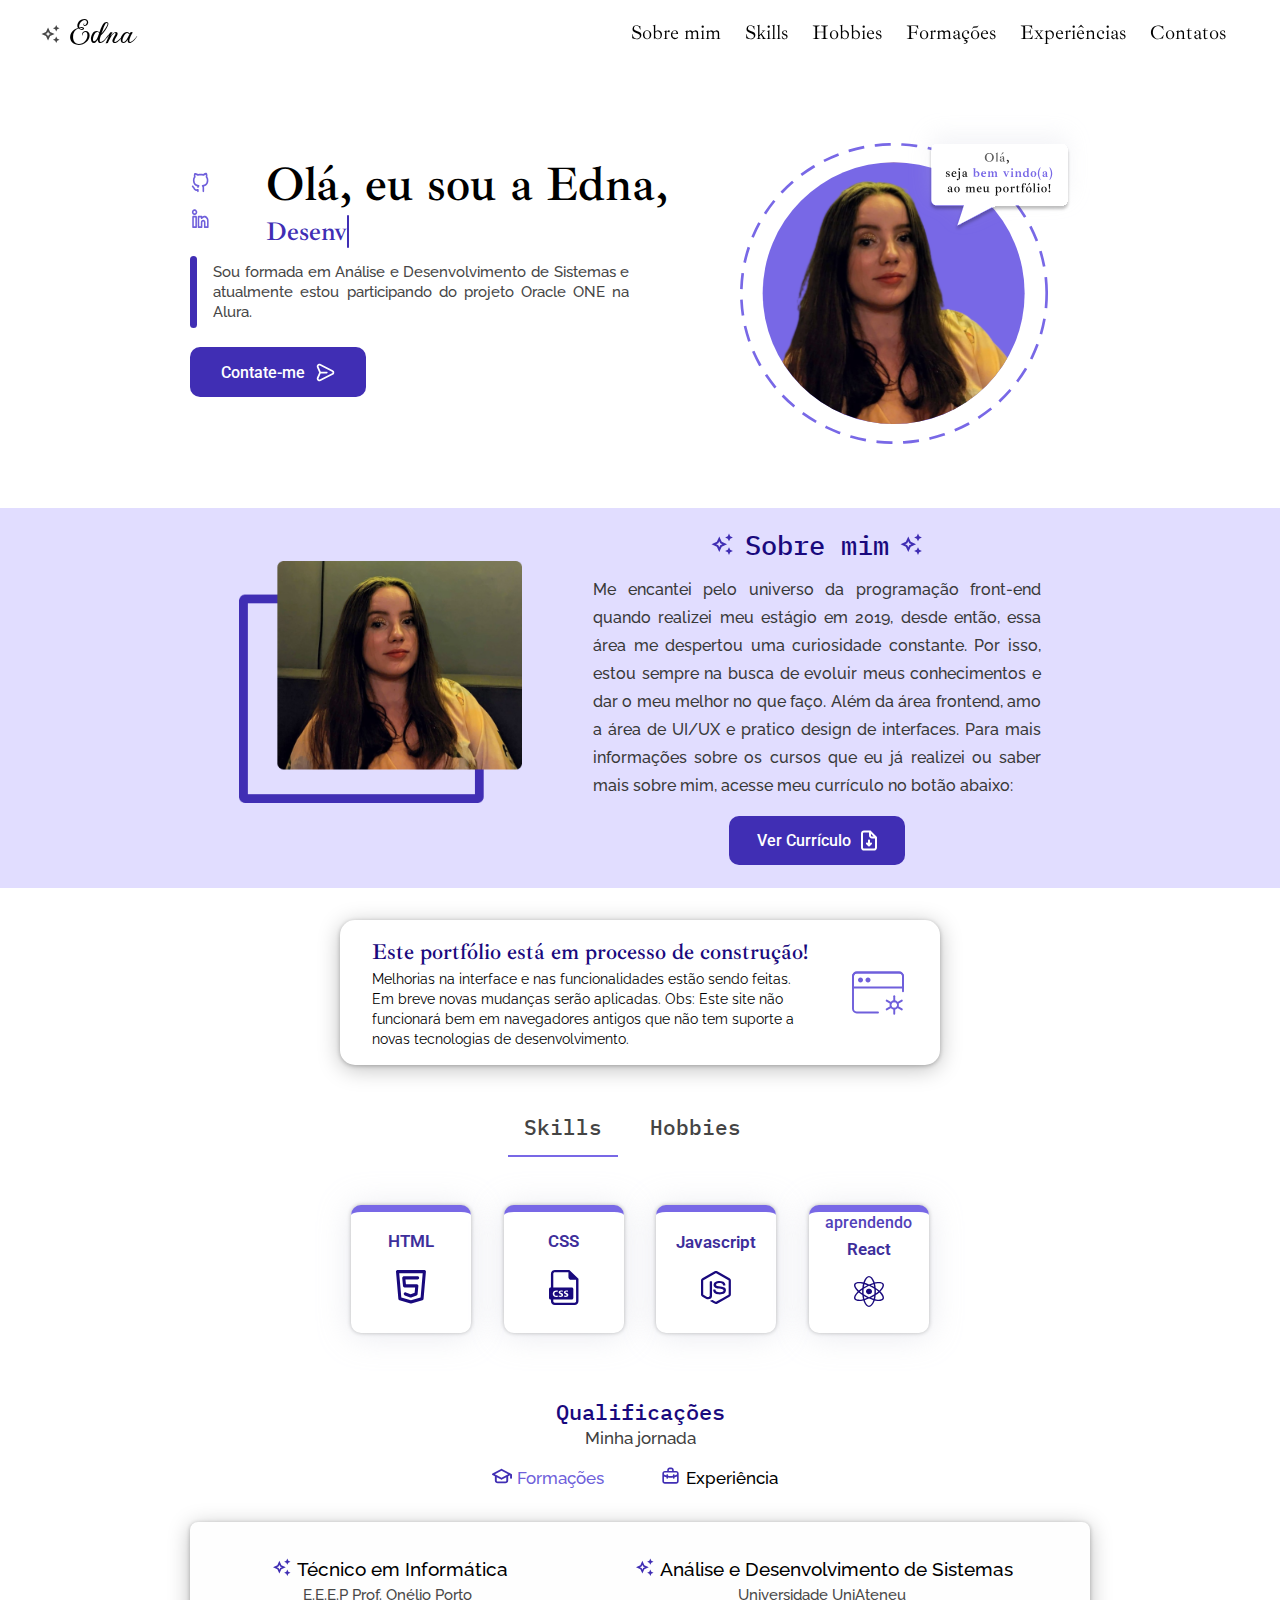
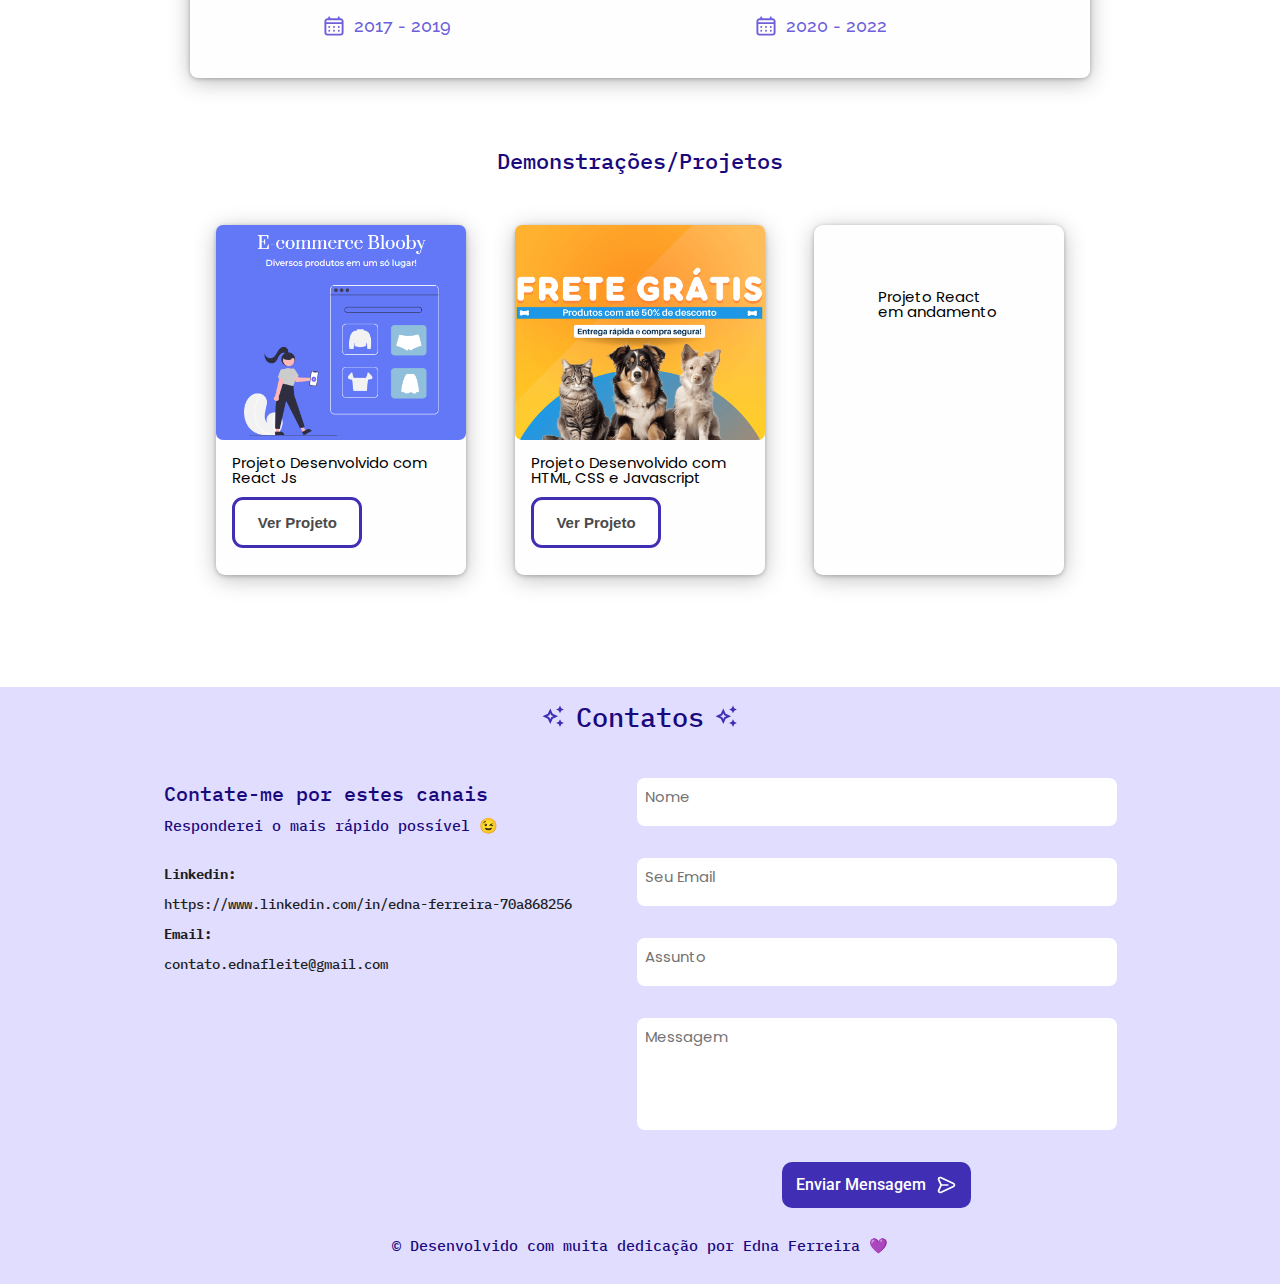
==== commit 2f7862d2: "Atualizações no index.html" ====
--- a/index.html
+++ b/index.html
@@ -74,14 +74,15 @@
                   Oracle ONE na Alura.
                </p>
             </div>
-
-            <button class="btn-roxo btn-roxo--contato alinhamento-centro">
-               <a href="mailto:contato.ednafleite@gmail.com">Contate-me</a>
-               <img src="./assets/icons/baixar-icon.svg" class="icon-botao-contateme">
-            </button>
-         </div>
-
-         <img src="./assets/images/imagem-topo3.svg" class="imagem-icon">
+            <a href="mailto:contato.ednafleite@gmail.com">
+               <button class="btn-roxo btn-roxo--contato alinhamento-centro">
+                  <span>Contate-me</span>
+                  <img src="./assets/icons/baixar-icon.svg" class="icon-botao-contateme">
+               </button>
+            </a>
+         </div>
+
+         <img src="./assets/images/imagem-topo.svg" class="imagem-icon">
       </div>
 
       <div class="bloco-sobre-mim" id="bloco-sobre-mim">
@@ -93,7 +94,7 @@
             <section class="section-externa-sobre-mim">
                <h1 class="titulo-sobre-mim">Sobre mim</h1>
                <p class="texto-sobre-mim">
-                  Me encantei pelo universo da programação frontend quando realizei meu estágio em 2019, desde então,
+                  Me encantei pelo universo da programação front-end quando realizei meu estágio em 2019, desde então,
                   essa área me
                   despertou uma curiosidade constante. Por isso, estou sempre na busca de evoluir meus conhecimentos e
                   dar o meu melhor
@@ -101,7 +102,7 @@
                   Para mais informações sobre os cursos que eu já realizei ou saber mais sobre mim, acesse meu currículo
                   no botão abaixo:
                </p>
-               <a href="https://drive.google.com/file/d/1YG1-F5a_ewF3fO8Y6Sfhl-VPB467ClVZ/view?usp=sharing"
+               <a href="https://drive.google.com/file/d/1ae0KER4HRpuKVdVF9NYlXbAOC0J2_4jf/view?usp=sharing"
                      target="_blank">
                   <button class="btn-roxo btn-roxo--curriculo alinhamento-centro">
                      <span>Ver Currículo</span>
@@ -115,7 +116,7 @@
 
       <div class="div-avisos">
          <div style="display: block;">
-            <p class="avisos-titulo">Este portifólio está em processo de construção!</p>
+            <p class="avisos-titulo">Este portfólio está em processo de construção!</p>
             <p class="avisos-subtitulo">
                Melhorias na interface e nas funcionalidades estão sendo feitas. Em breve novas mudanças serão aplicadas.
                Obs: Este site não funcionará bem em navegadores antigos que não tem suporte
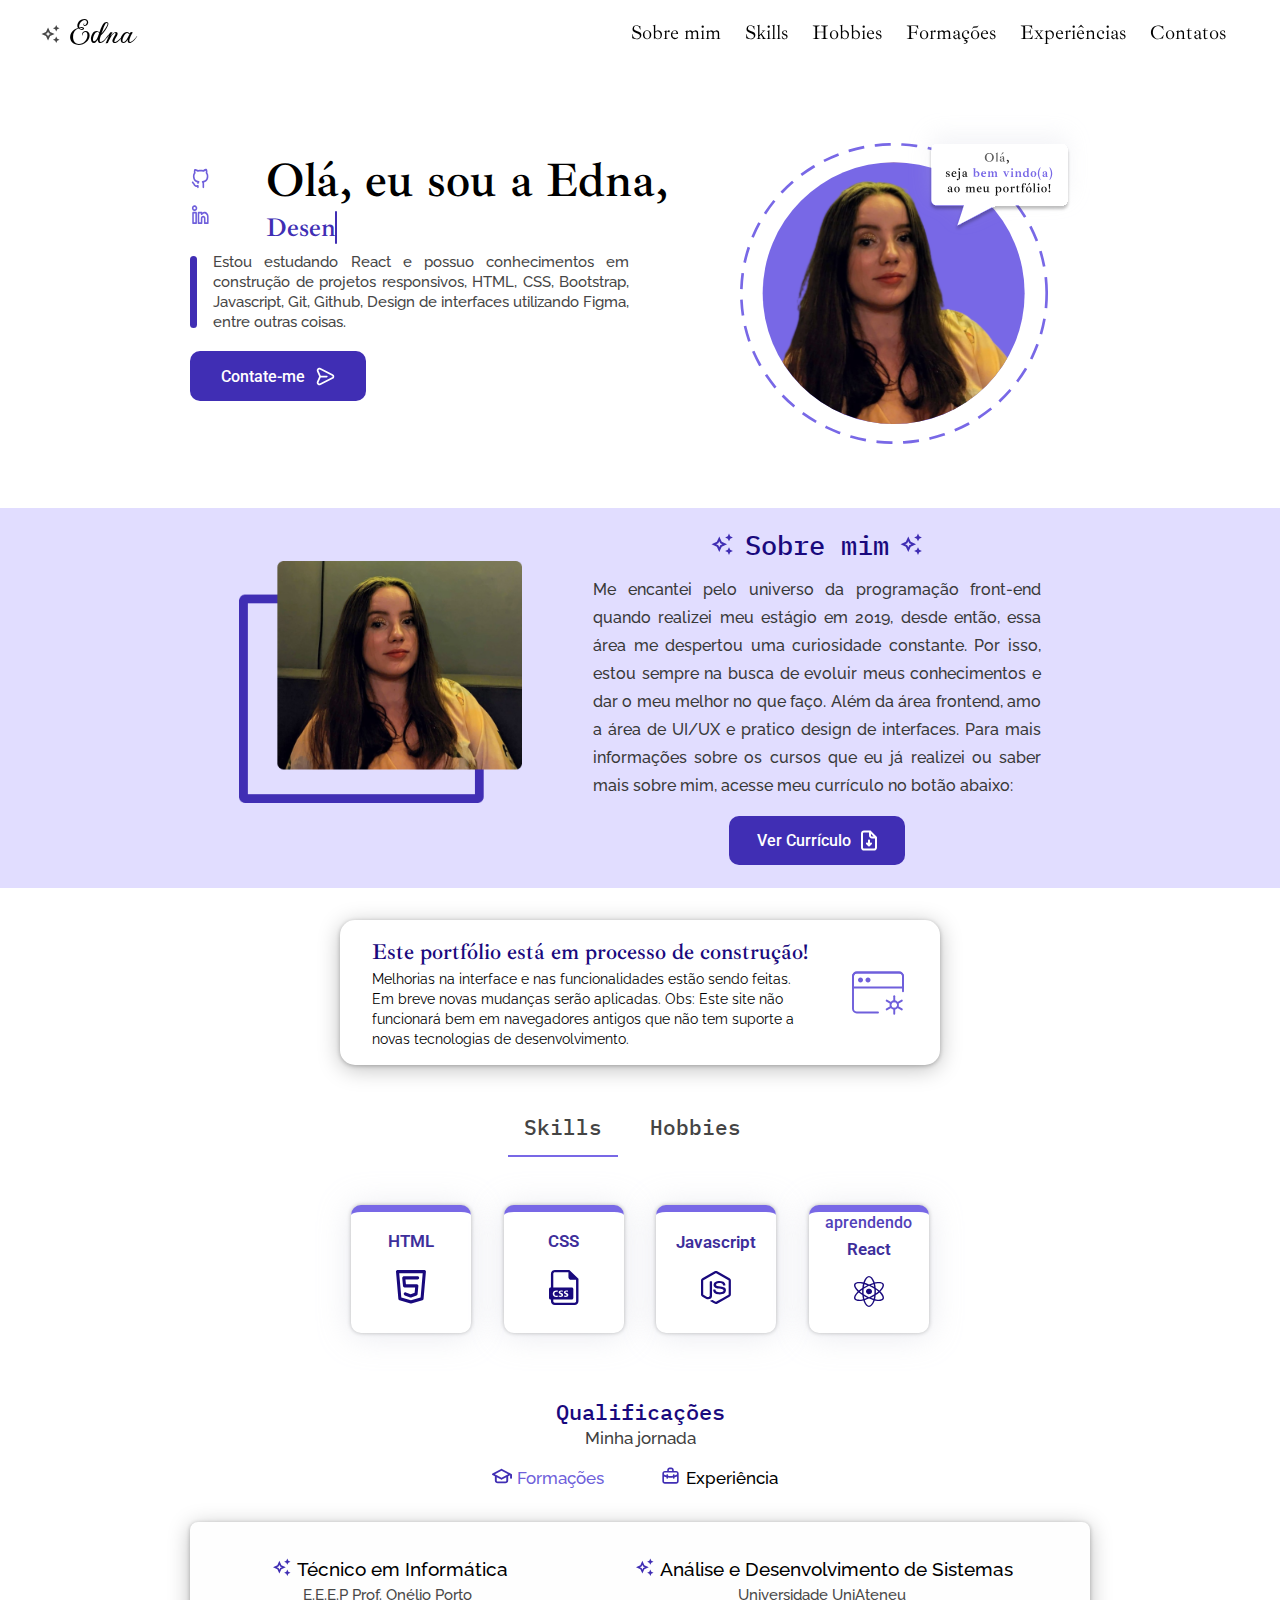
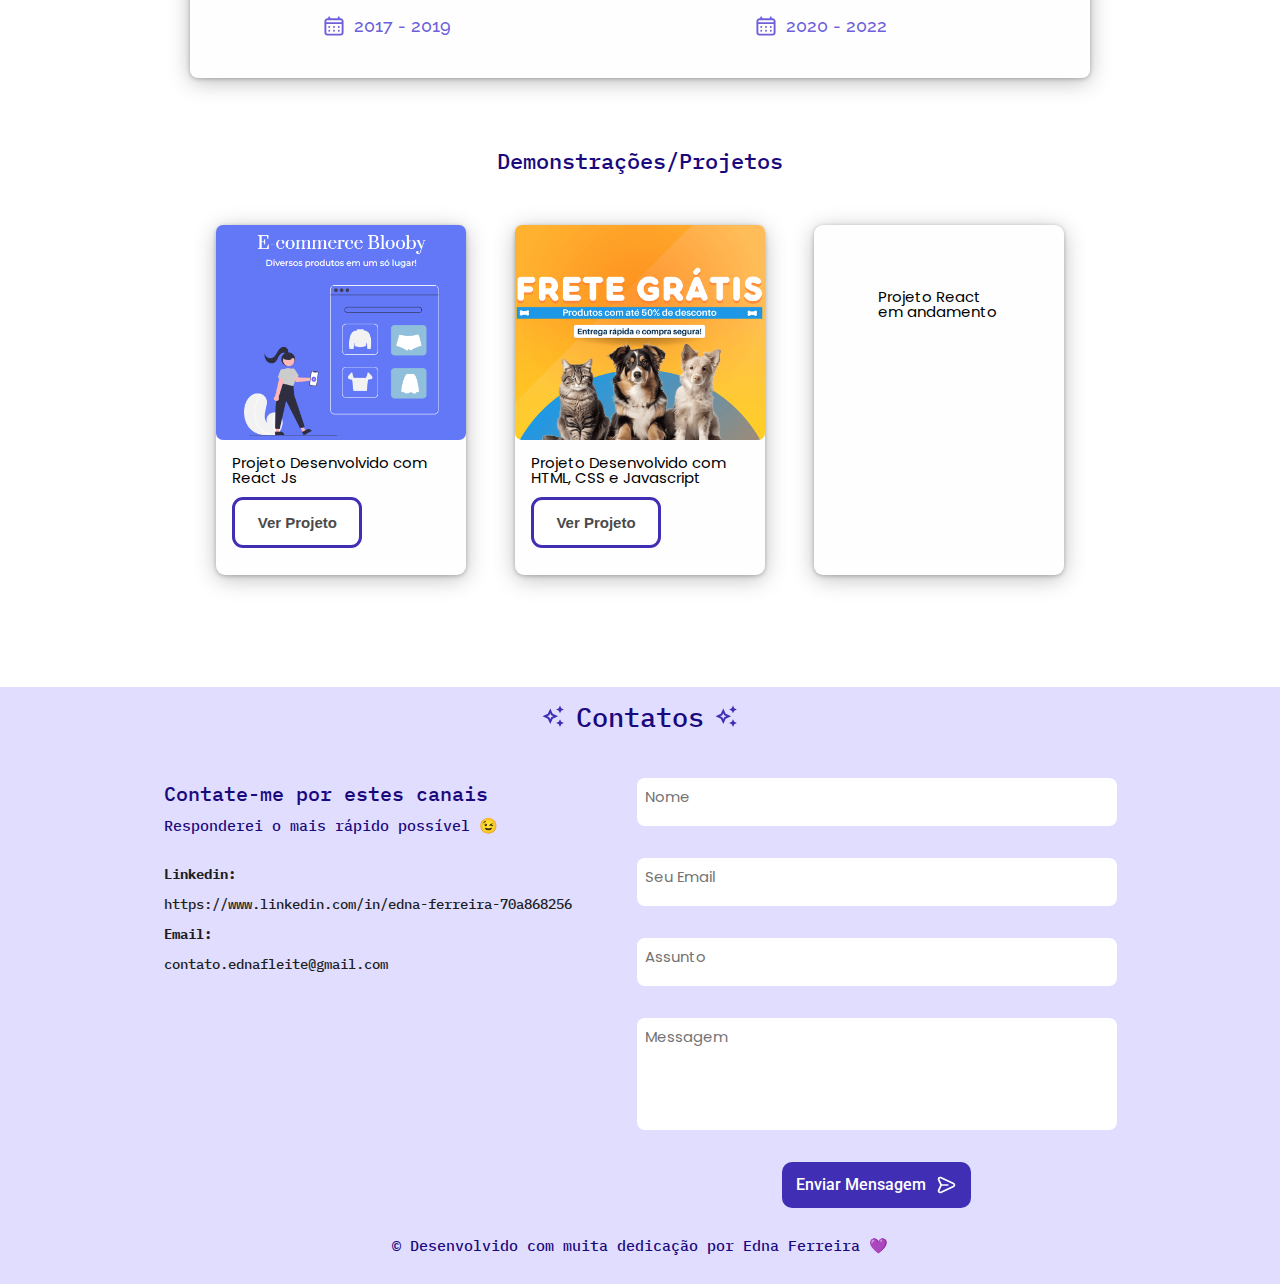
==== commit 2ec38e23: "Atualização na descrição inicial sobre mim" ====
--- a/index.html
+++ b/index.html
@@ -70,8 +70,8 @@
             <div class="texto-inicial-topo">
                <div class="barra-lateral"></div>
                <p class="descricao-inicial">
-                  Sou formada em Análise e Desenvolvimento de Sistemas e atualmente estou participando do projeto
-                  Oracle ONE na Alura.
+                  Estou estudando React e possuo conhecimentos em construção de projetos responsivos, HTML, CSS, Bootstrap, Javascript, 
+                  Git, Github, Design de interfaces utilizando Figma, entre outras coisas.
                </p>
             </div>
             <a href="mailto:contato.ednafleite@gmail.com">
@@ -102,7 +102,7 @@
                   Para mais informações sobre os cursos que eu já realizei ou saber mais sobre mim, acesse meu currículo
                   no botão abaixo:
                </p>
-               <a href="https://drive.google.com/file/d/1ae0KER4HRpuKVdVF9NYlXbAOC0J2_4jf/view?usp=sharing"
+               <a href="https://drive.google.com/file/d/1Miul5vn8VKVXEb4mLxIyXxp3KfI3FyPr/view?usp=sharing"
                      target="_blank">
                   <button class="btn-roxo btn-roxo--curriculo alinhamento-centro">
                      <span>Ver Currículo</span>
